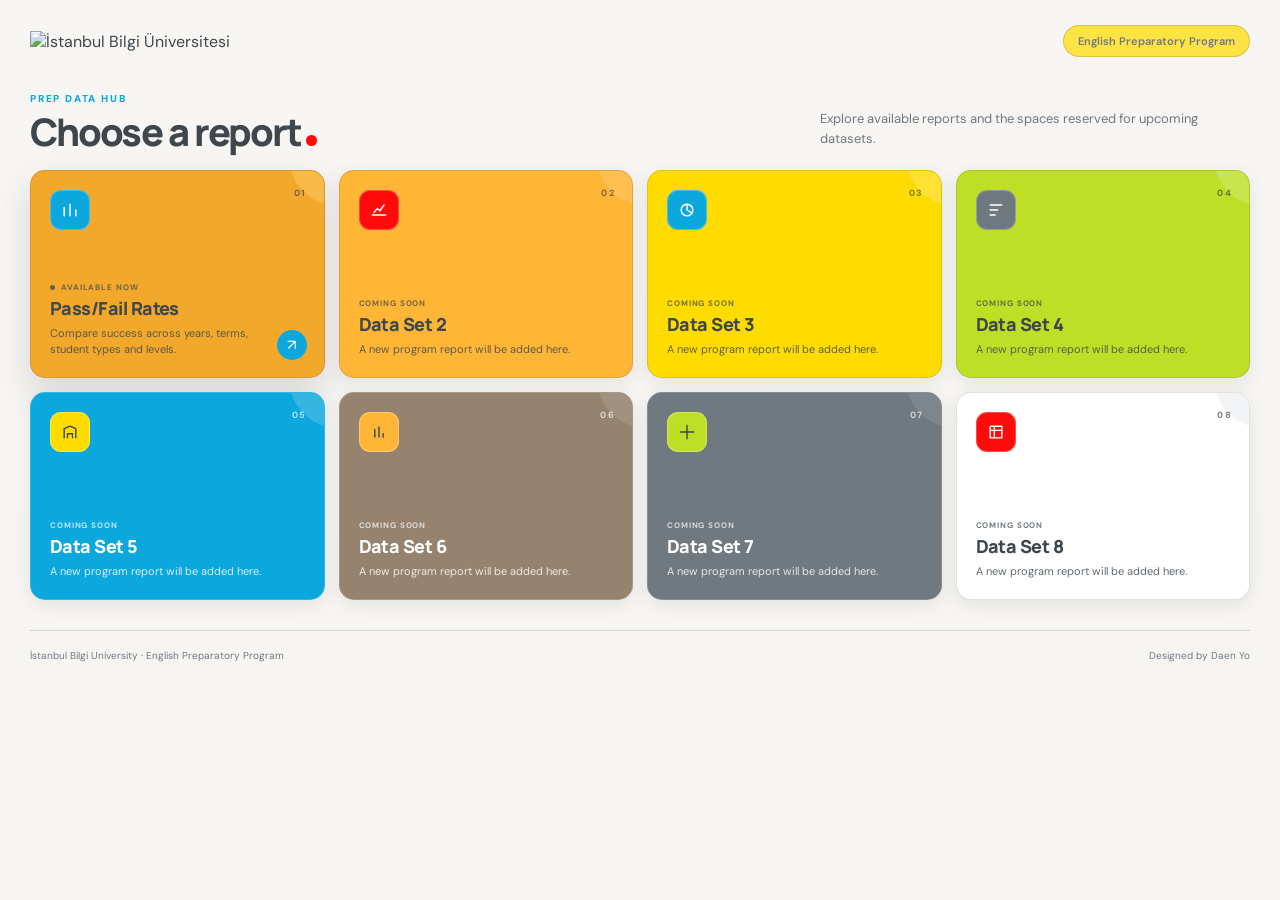
==== index.html @ 9b92daf0 "Adjust featured card color" ====
<!doctype html>
<html lang="en">
<head>
  <meta charset="utf-8">
  <meta name="viewport" content="width=device-width, initial-scale=1">
  <meta name="description" content="İstanbul Bilgi University English Preparatory Program data hub">
  <title>Prep Data Hub | İstanbul Bilgi University</title>
  <link rel="preconnect" href="https://fonts.googleapis.com">
  <link rel="preconnect" href="https://fonts.gstatic.com" crossorigin>
  <link href="https://fonts.googleapis.com/css2?family=DM+Sans:wght@400;500;600;700&family=Manrope:wght@600;700;800&display=swap" rel="stylesheet">
  <link rel="stylesheet" href="home.css?v=8">
  <link rel="stylesheet" href="site-background.css?v=1">
</head>
<body>
  <header class="site-header">
    <a class="university-brand" href="index.html" aria-label="Prep Data Hub home">
      <img src="https://commons.wikimedia.org/wiki/Special:Redirect/file/%C4%B0stanbul_Bilgi_%C3%9Cniversitesi_logo.svg" alt="İstanbul Bilgi Üniversitesi">
    </a>
    <span class="program-label">English Preparatory Program</span>
  </header>

  <main>
    <section class="reports-section" aria-labelledby="reports-title">
      <div class="section-heading">
        <div><p class="eyebrow">Prep Data Hub</p><h1 id="reports-title">Choose a report</h1></div>
        <p>Explore available reports and the spaces reserved for upcoming datasets.</p>
      </div>

      <div class="report-grid">
        <a class="report-card featured" href="pass-fail.html">
          <span class="card-number">01</span>
          <span class="card-icon" aria-hidden="true"><svg viewBox="0 0 24 24"><path d="M5 19V9m7 10V5m7 14v-7"/></svg></span>
          <div class="card-copy"><span class="available-label"><i></i> Available now</span><h2>Pass/Fail Rates</h2><p>Compare success across years, terms, student types and levels.</p></div>
          <span class="card-arrow" aria-hidden="true">↗</span>
        </a>
        <article class="report-card placeholder"><span class="card-number">02</span><span class="card-icon" aria-hidden="true"><svg viewBox="0 0 24 24"><path d="M4 18h16M6 15l4-5 3 3 5-7"/></svg></span><div class="card-copy"><span class="soon-label">Coming soon</span><h2>Data Set 2</h2><p>A new program report will be added here.</p></div></article>
        <article class="report-card placeholder"><span class="card-number">03</span><span class="card-icon" aria-hidden="true"><svg viewBox="0 0 24 24"><circle cx="12" cy="12" r="7"/><path d="M12 5v7l5 3"/></svg></span><div class="card-copy"><span class="soon-label">Coming soon</span><h2>Data Set 3</h2><p>A new program report will be added here.</p></div></article>
        <article class="report-card placeholder"><span class="card-number">04</span><span class="card-icon" aria-hidden="true"><svg viewBox="0 0 24 24"><path d="M5 6h14M5 12h9M5 18h6"/></svg></span><div class="card-copy"><span class="soon-label">Coming soon</span><h2>Data Set 4</h2><p>A new program report will be added here.</p></div></article>
        <article class="report-card placeholder"><span class="card-number">05</span><span class="card-icon" aria-hidden="true"><svg viewBox="0 0 24 24"><path d="M5 19V8l7-3 7 3v11M9 19v-5h6v5"/></svg></span><div class="card-copy"><span class="soon-label">Coming soon</span><h2>Data Set 5</h2><p>A new program report will be added here.</p></div></article>
        <article class="report-card placeholder"><span class="card-number">06</span><span class="card-icon" aria-hidden="true"><svg viewBox="0 0 24 24"><path d="M7 18V9m5 9V6m5 12v-4"/></svg></span><div class="card-copy"><span class="soon-label">Coming soon</span><h2>Data Set 6</h2><p>A new program report will be added here.</p></div></article>
        <article class="report-card placeholder"><span class="card-number">07</span><span class="card-icon" aria-hidden="true"><svg viewBox="0 0 24 24"><path d="M12 4v16M4 12h16"/></svg></span><div class="card-copy"><span class="soon-label">Coming soon</span><h2>Data Set 7</h2><p>A new program report will be added here.</p></div></article>
        <article class="report-card placeholder"><span class="card-number">08</span><span class="card-icon" aria-hidden="true"><svg viewBox="0 0 24 24"><path d="M5 5h14v14H5zM5 10h14M10 5v14"/></svg></span><div class="card-copy"><span class="soon-label">Coming soon</span><h2>Data Set 8</h2><p>A new program report will be added here.</p></div></article>
      </div>
    </section>
  </main>

  <footer class="site-footer"><span>İstanbul Bilgi University · English Preparatory Program</span><span>Designed by Daen Yo</span></footer>
</body>
</html>
---- home.css ----
:root {
  --ink: #3f474d;
  --ink-soft: #707980;
  --paper: #f4f1eb;
  --red: #ff0b0b;
  --orange: #ffb536;
  --yellow: #ffdc00;
  --lime: #bedf26;
  --blue: #0ba7dd;
  --taupe: #95836f;
  --slate: #707980;
  --line: rgba(63, 71, 77, .2);
  --shadow: 0 14px 34px rgba(63, 71, 77, .18);
}
* { box-sizing: border-box; }
html { scroll-behavior: smooth; }
body {
  min-height: 100vh;
  margin: 0;
  color: var(--ink);
  background:
    linear-gradient(rgba(244,241,235,.84), rgba(244,241,235,.93)),
    url("https://www.bilgi.edu.tr/media/uploads/2018/01/11/kustepe_kampus_03.jpg") center / cover fixed no-repeat;
  font-family: "DM Sans", sans-serif;
  -webkit-font-smoothing: antialiased;
}
a { color: inherit; text-decoration: none; }
.site-header {
  width: min(1220px, calc(100% - 56px));
  min-height: 82px;
  margin: auto;
  display: flex;
  align-items: center;
  justify-content: space-between;
  gap: 24px;
}
.university-brand { display: inline-flex; align-items: center; }
.university-brand img { width: min(310px, 44vw); height: auto; display: block; }
.program-label {
  padding: 8px 14px;
  border: 1px solid var(--line);
  border-radius: 999px;
  color: var(--ink-soft);
  background: rgba(255,220,0,.72);
  backdrop-filter: blur(8px);
  font-size: 11px;
  font-weight: 600;
}
.reports-section { width: min(1220px, calc(100% - 56px)); margin: 10px auto 30px; }
.section-heading {
  margin-bottom: 20px;
  display: flex;
  align-items: end;
  justify-content: space-between;
  gap: 40px;
}
.eyebrow {
  margin: 0 0 7px;
  color: var(--blue);
  font-size: 10px;
  font-weight: 800;
  letter-spacing: .18em;
  text-transform: uppercase;
}
.section-heading h1 {
  margin: 0;
  font: 800 clamp(24px,3vw,38px)/1 "Manrope", sans-serif;
  letter-spacing: -.05em;
}
.section-heading h1::after {
  content: "";
  display: inline-block;
  width: .28em;
  height: .28em;
  margin-left: .12em;
  border-radius: 50%;
  background: var(--red);
}
.section-heading > p {
  max-width: 430px;
  margin: 0 0 2px;
  color: var(--ink-soft);
  font-size: 13px;
  line-height: 1.5;
}
.report-grid { display: grid; grid-template-columns: repeat(4,minmax(0,1fr)); gap: 14px; }
.report-card {
  --card-bg: #f2a82b;
  --card-ink: #3f474d;
  --card-accent: var(--blue);
  --card-accent-ink: #fff;
  --card-orb: #ffc95f;
  min-height: 208px;
  position: relative;
  display: flex;
  flex-direction: column;
  padding: 19px;
  overflow: hidden;
  border: 1px solid color-mix(in srgb, var(--card-ink) 16%, transparent);
  border-radius: 15px;
  color: var(--card-ink);
  background: var(--card-bg);
  box-shadow: 0 5px 18px rgba(63,71,77,.1);
  transition: transform .3s cubic-bezier(.2,.75,.25,1), box-shadow .3s ease, filter .3s ease, border-color .3s ease;
}
.report-card:nth-child(2) { --card-bg: var(--orange); --card-ink: #3f474d; --card-accent: var(--red); --card-accent-ink: #fff; --card-orb: #ffc968; }
.report-card:nth-child(3) { --card-bg: var(--yellow); --card-ink: #3f474d; --card-accent: var(--blue); --card-accent-ink: #fff; --card-orb: #ffe862; }
.report-card:nth-child(4) { --card-bg: var(--lime); --card-ink: #3f474d; --card-accent: var(--slate); --card-accent-ink: #fff; --card-orb: #d1eb6d; }
.report-card:nth-child(5) { --card-bg: var(--blue); --card-ink: #fff; --card-accent: var(--yellow); --card-accent-ink: #3f474d; --card-orb: #57c2e8; }
.report-card:nth-child(6) { --card-bg: var(--taupe); --card-ink: #fff; --card-accent: var(--orange); --card-accent-ink: #3f474d; --card-orb: #ab9d8d; }
.report-card:nth-child(7) { --card-bg: var(--slate); --card-ink: #fff; --card-accent: var(--lime); --card-accent-ink: #3f474d; --card-orb: #8a9298; }
.report-card:nth-child(8) { --card-bg: #fff; --card-ink: #3f474d; --card-accent: var(--red); --card-accent-ink: #fff; --card-orb: #e9ecee; }
.report-card::before {
  content: "";
  position: absolute;
  width: 118px;
  height: 118px;
  right: -74px;
  top: -74px;
  border-radius: 50%;
  background: var(--card-orb);
  opacity: .55;
  transform: scale(.85);
  transition: transform .35s ease, opacity .35s ease;
}
.report-card:hover::before { transform: scale(1.25); opacity: .78; }
.report-card.featured { box-shadow: var(--shadow); }
.report-card:hover {
  transform: translateY(-5px);
  box-shadow: 0 20px 42px rgba(63,71,77,.24);
  filter: saturate(1.08);
}
.report-card.featured:hover { transform: translateY(-7px) rotate(-.35deg); box-shadow: 0 24px 48px rgba(242,168,43,.3); }
.card-number {
  position: absolute;
  top: 16px;
  right: 17px;
  z-index: 1;
  color: currentColor;
  opacity: .68;
  font-size: 9px;
  font-weight: 800;
  letter-spacing: .15em;
}
.card-icon {
  width: 40px;
  height: 40px;
  display: grid;
  place-items: center;
  border-radius: 11px;
  color: var(--card-accent-ink);
  background: var(--card-accent);
  box-shadow: inset 0 0 0 1px rgba(255,255,255,.25);
  transition: transform .3s ease, filter .3s ease;
}
.report-card:hover .card-icon { transform: rotate(-5deg) scale(1.06); filter: brightness(1.06); }
.card-icon svg { width: 20px; fill: none; stroke: currentColor; stroke-width: 1.7; stroke-linecap: round; stroke-linejoin: round; }
.card-copy { margin-top: auto; }
.available-label, .soon-label {
  display: inline-flex;
  align-items: center;
  gap: 6px;
  margin-bottom: 7px;
  color: currentColor;
  opacity: .72;
  font-size: 8px;
  font-weight: 700;
  letter-spacing: .11em;
  text-transform: uppercase;
}
.available-label i { width: 5px; height: 5px; border-radius: 50%; background: currentColor; }
.card-copy h2 { margin: 0 0 7px; color: currentColor; font: 800 18px/1.1 "Manrope", sans-serif; letter-spacing: -.03em; }
.card-copy p { margin: 0; color: currentColor; opacity: .82; font-size: 11px; line-height: 1.45; }
.featured .card-copy { padding-right: 30px; }
.card-arrow {
  position: absolute;
  right: 17px;
  bottom: 17px;
  width: 30px;
  height: 30px;
  display: grid;
  place-items: center;
  border-radius: 50%;
  color: var(--card-accent-ink);
  background: var(--card-accent);
  font-size: 15px;
  transition: transform .22s ease;
}
.report-card.featured:hover .card-arrow { transform: rotate(45deg) scale(1.08); }
.site-footer {
  width: min(1220px, calc(100% - 56px));
  margin: auto;
  padding: 18px 0 22px;
  display: flex;
  justify-content: space-between;
  gap: 20px;
  border-top: 1px solid var(--line);
  color: var(--ink-soft);
  font-size: 10px;
}
@media (prefers-reduced-motion: reduce) {
  .report-card, .report-card::before, .card-icon, .card-arrow { transition: none; }
}
@media (max-width: 1040px) {
  .report-grid { grid-template-columns: repeat(2,minmax(0,1fr)); }
}
@media (max-width: 740px) {
  body { background-attachment: scroll; }
  .site-header,.reports-section,.site-footer { width: min(100% - 28px,1220px); }
  .site-header { min-height: 74px; }
  .university-brand img { width: min(260px,68vw); }
  .program-label { display: none; }
  .reports-section { margin-top: 15px; }
  .section-heading { align-items: start; flex-direction: column; gap: 10px; }
  .section-heading > p { max-width: 540px; }
  .report-card { min-height: 194px; }
}
@media (max-width: 520px) {
  .report-grid { grid-template-columns: 1fr; }
  .report-card { min-height: 184px; }
  .site-footer { flex-direction: column; }
}
---- site-background.css ----
body,
body.dashboard-page {
  min-height: 100vh;
  background:
    linear-gradient(rgba(246, 244, 241, .84), rgba(246, 244, 241, .91)),
    url("https://www.bilgi.edu.tr/media/uploads/2018/01/11/kustepe_kampus_03.jpg") center / cover fixed no-repeat;
}

.back-link {
  display: inline-flex;
  align-items: center;
  gap: 8px;
  padding: 8px 14px;
  border: 1px solid rgba(67, 36, 95, .18);
  border-radius: 999px;
  color: #675a75;
  background: rgba(255, 255, 255, .62);
  backdrop-filter: blur(8px);
  font-size: 11px;
  font-weight: 600;
  transition: color .2s ease, background-color .2s ease, border-color .2s ease, transform .2s ease;
}

.back-link span {
  font-size: 15px;
  line-height: 1;
}

.back-link:hover {
  color: #43245f;
  background: rgba(255, 255, 255, .84);
  border-color: rgba(67, 36, 95, .3);
  transform: translateY(-1px);
}

@media (max-width: 740px) {
  body,
  body.dashboard-page {
    background-attachment: scroll;
  }
}

@media (max-width: 480px) {
  .back-link {
    padding: 8px 12px;
    font-size: 11px;
  }

  .back-link span {
    font-size: 15px;
  }
}
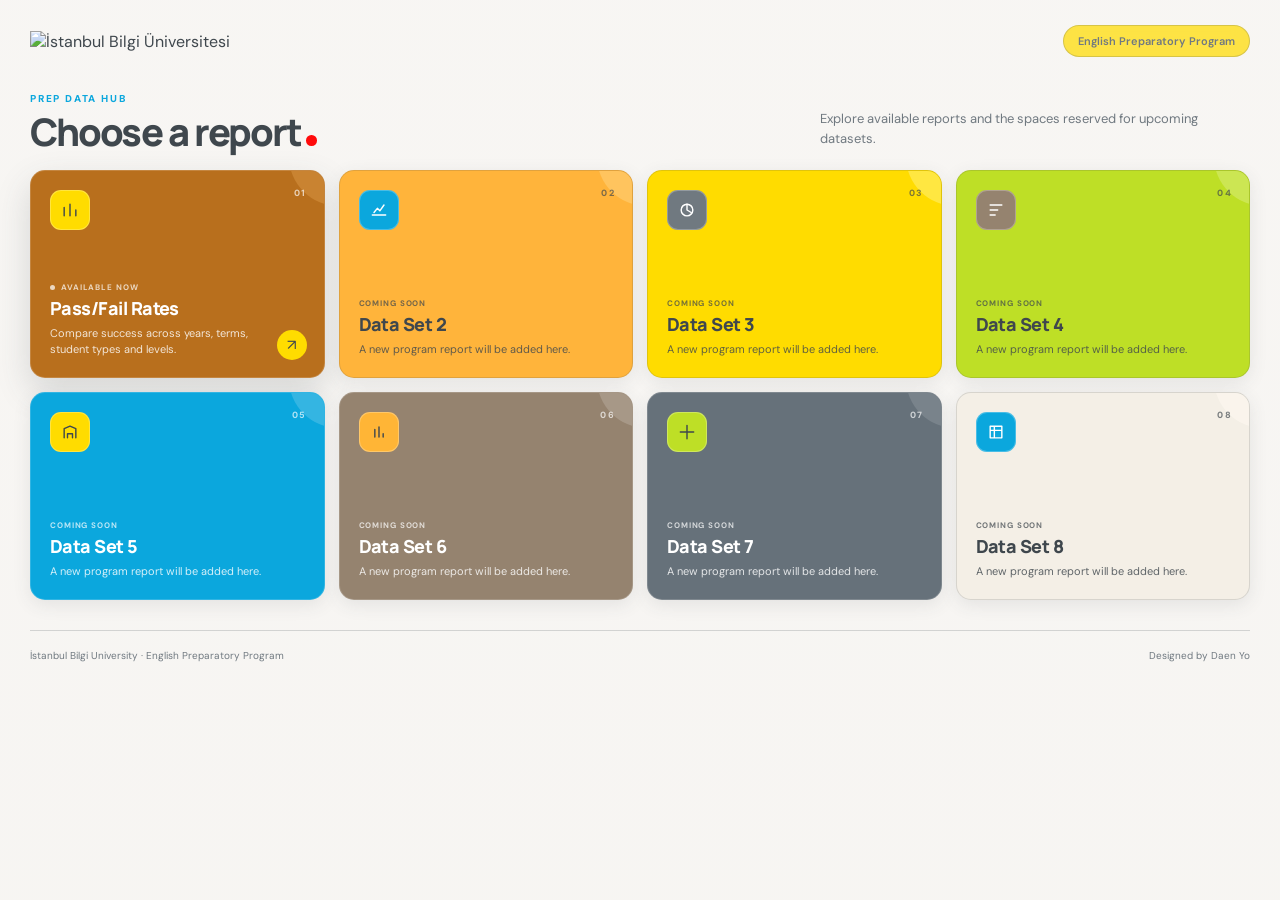
==== commit c40f81ec: "Differentiate home card colors" ====
--- a/index.html
+++ b/index.html
@@ -8,7 +8,7 @@
   <link rel="preconnect" href="https://fonts.googleapis.com">
   <link rel="preconnect" href="https://fonts.gstatic.com" crossorigin>
   <link href="https://fonts.googleapis.com/css2?family=DM+Sans:wght@400;500;600;700&family=Manrope:wght@600;700;800&display=swap" rel="stylesheet">
-  <link rel="stylesheet" href="home.css?v=8">
+  <link rel="stylesheet" href="home.css?v=9">
   <link rel="stylesheet" href="site-background.css?v=1">
 </head>
 <body>
--- a/home.css
+++ b/home.css
@@ -85,11 +85,11 @@
 }
 .report-grid { display: grid; grid-template-columns: repeat(4,minmax(0,1fr)); gap: 14px; }
 .report-card {
-  --card-bg: #f2a82b;
-  --card-ink: #3f474d;
-  --card-accent: var(--blue);
-  --card-accent-ink: #fff;
-  --card-orb: #ffc95f;
+  --card-bg: #b86f1d;
+  --card-ink: #fff;
+  --card-accent: var(--yellow);
+  --card-accent-ink: #3f474d;
+  --card-orb: #d89442;
   min-height: 208px;
   position: relative;
   display: flex;
@@ -103,13 +103,13 @@
   box-shadow: 0 5px 18px rgba(63,71,77,.1);
   transition: transform .3s cubic-bezier(.2,.75,.25,1), box-shadow .3s ease, filter .3s ease, border-color .3s ease;
 }
-.report-card:nth-child(2) { --card-bg: var(--orange); --card-ink: #3f474d; --card-accent: var(--red); --card-accent-ink: #fff; --card-orb: #ffc968; }
-.report-card:nth-child(3) { --card-bg: var(--yellow); --card-ink: #3f474d; --card-accent: var(--blue); --card-accent-ink: #fff; --card-orb: #ffe862; }
-.report-card:nth-child(4) { --card-bg: var(--lime); --card-ink: #3f474d; --card-accent: var(--slate); --card-accent-ink: #fff; --card-orb: #d1eb6d; }
+.report-card:nth-child(2) { --card-bg: #ffb43b; --card-ink: #3f474d; --card-accent: var(--blue); --card-accent-ink: #fff; --card-orb: #ffd17b; }
+.report-card:nth-child(3) { --card-bg: var(--yellow); --card-ink: #3f474d; --card-accent: var(--slate); --card-accent-ink: #fff; --card-orb: #fff077; }
+.report-card:nth-child(4) { --card-bg: var(--lime); --card-ink: #3f474d; --card-accent: var(--taupe); --card-accent-ink: #fff; --card-orb: #d9ed79; }
 .report-card:nth-child(5) { --card-bg: var(--blue); --card-ink: #fff; --card-accent: var(--yellow); --card-accent-ink: #3f474d; --card-orb: #57c2e8; }
-.report-card:nth-child(6) { --card-bg: var(--taupe); --card-ink: #fff; --card-accent: var(--orange); --card-accent-ink: #3f474d; --card-orb: #ab9d8d; }
-.report-card:nth-child(7) { --card-bg: var(--slate); --card-ink: #fff; --card-accent: var(--lime); --card-accent-ink: #3f474d; --card-orb: #8a9298; }
-.report-card:nth-child(8) { --card-bg: #fff; --card-ink: #3f474d; --card-accent: var(--red); --card-accent-ink: #fff; --card-orb: #e9ecee; }
+.report-card:nth-child(6) { --card-bg: var(--taupe); --card-ink: #fff; --card-accent: var(--orange); --card-accent-ink: #3f474d; --card-orb: #b6aa9c; }
+.report-card:nth-child(7) { --card-bg: #66717a; --card-ink: #fff; --card-accent: var(--lime); --card-accent-ink: #3f474d; --card-orb: #89929a; }
+.report-card:nth-child(8) { --card-bg: #f4efe6; --card-ink: #3f474d; --card-accent: var(--blue); --card-accent-ink: #fff; --card-orb: #fffaf2; }
 .report-card::before {
   content: "";
   position: absolute;
@@ -130,7 +130,7 @@
   box-shadow: 0 20px 42px rgba(63,71,77,.24);
   filter: saturate(1.08);
 }
-.report-card.featured:hover { transform: translateY(-7px) rotate(-.35deg); box-shadow: 0 24px 48px rgba(242,168,43,.3); }
+.report-card.featured:hover { transform: translateY(-7px) rotate(-.35deg); box-shadow: 0 24px 48px rgba(184,111,29,.32); }
 .card-number {
   position: absolute;
   top: 16px;
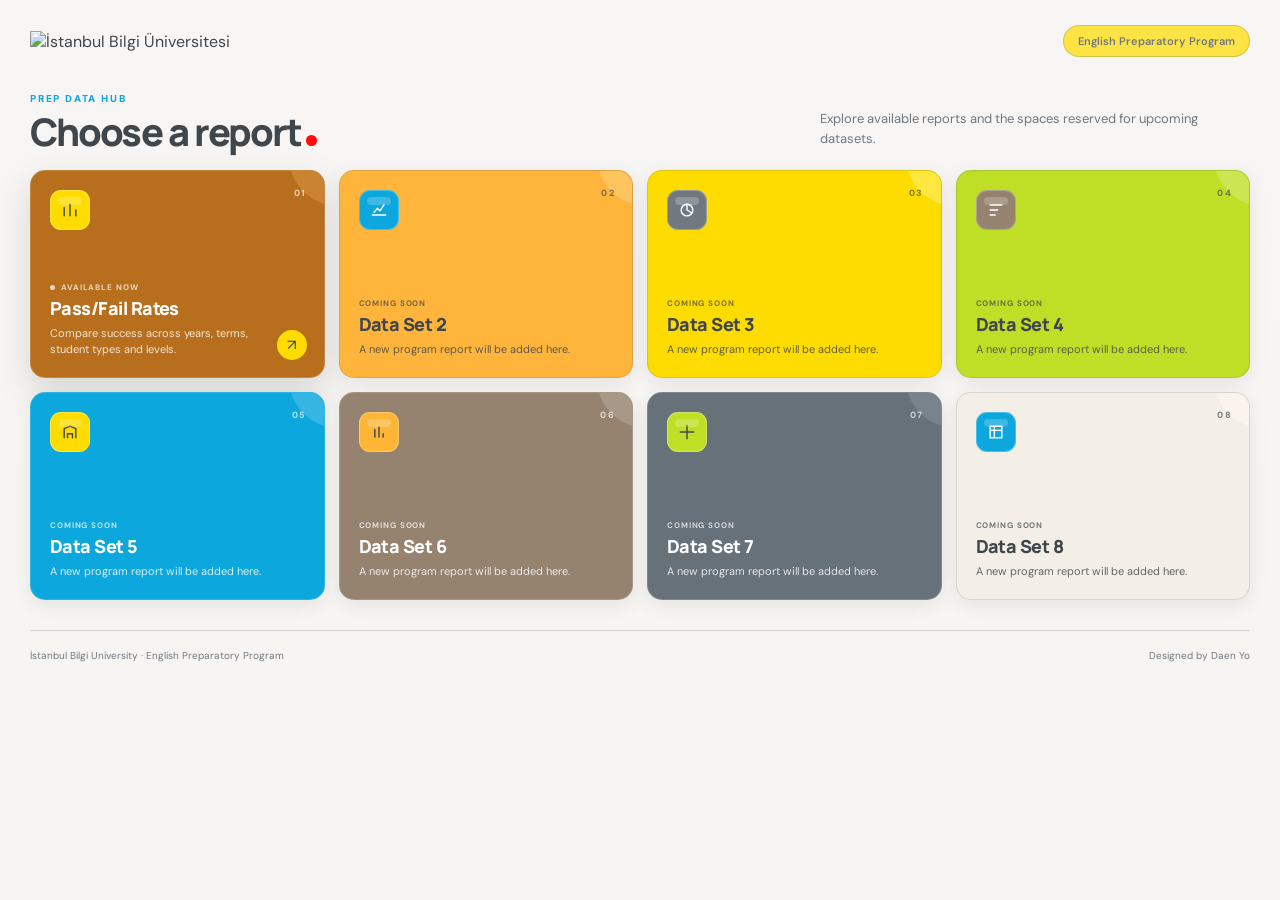
==== commit b3a2c202: "Refine home card hover effects" ====
--- a/index.html
+++ b/index.html
@@ -8,7 +8,7 @@
   <link rel="preconnect" href="https://fonts.googleapis.com">
   <link rel="preconnect" href="https://fonts.gstatic.com" crossorigin>
   <link href="https://fonts.googleapis.com/css2?family=DM+Sans:wght@400;500;600;700&family=Manrope:wght@600;700;800&display=swap" rel="stylesheet">
-  <link rel="stylesheet" href="home.css?v=9">
+  <link rel="stylesheet" href="home.css?v=10">
   <link rel="stylesheet" href="site-background.css?v=1">
 </head>
 <body>
--- a/home.css
+++ b/home.css
@@ -101,7 +101,9 @@
   color: var(--card-ink);
   background: var(--card-bg);
   box-shadow: 0 5px 18px rgba(63,71,77,.1);
-  transition: transform .3s cubic-bezier(.2,.75,.25,1), box-shadow .3s ease, filter .3s ease, border-color .3s ease;
+  isolation: isolate;
+  transform: translateZ(0);
+  transition: transform .42s cubic-bezier(.16,1,.3,1), box-shadow .42s ease, filter .42s ease, border-color .42s ease;
 }
 .report-card:nth-child(2) { --card-bg: #ffb43b; --card-ink: #3f474d; --card-accent: var(--blue); --card-accent-ink: #fff; --card-orb: #ffd17b; }
 .report-card:nth-child(3) { --card-bg: var(--yellow); --card-ink: #3f474d; --card-accent: var(--slate); --card-accent-ink: #fff; --card-orb: #fff077; }
@@ -121,16 +123,32 @@
   background: var(--card-orb);
   opacity: .55;
   transform: scale(.85);
-  transition: transform .35s ease, opacity .35s ease;
-}
-.report-card:hover::before { transform: scale(1.25); opacity: .78; }
+  transition: transform .55s cubic-bezier(.16,1,.3,1), opacity .42s ease;
+}
+.report-card::after {
+  content: "";
+  position: absolute;
+  inset: -45% -70%;
+  z-index: 0;
+  pointer-events: none;
+  background: linear-gradient(115deg, transparent 35%, rgba(255,255,255,.38) 48%, transparent 61%);
+  opacity: 0;
+  transform: translateX(-24%) rotate(8deg);
+  transition: opacity .38s ease, transform .78s cubic-bezier(.16,1,.3,1);
+}
+.report-card:hover::before { transform: scale(1.32); opacity: .78; }
+.report-card:hover::after { opacity: .68; transform: translateX(24%) rotate(8deg); }
 .report-card.featured { box-shadow: var(--shadow); }
 .report-card:hover {
-  transform: translateY(-5px);
-  box-shadow: 0 20px 42px rgba(63,71,77,.24);
-  filter: saturate(1.08);
-}
-.report-card.featured:hover { transform: translateY(-7px) rotate(-.35deg); box-shadow: 0 24px 48px rgba(184,111,29,.32); }
+  transform: translateY(-7px) scale(1.012);
+  border-color: color-mix(in srgb, var(--card-ink) 28%, transparent);
+  box-shadow: 0 22px 46px rgba(63,71,77,.22), 0 7px 14px rgba(63,71,77,.08);
+  filter: saturate(1.08) contrast(1.02);
+}
+.report-card.featured:hover {
+  transform: translateY(-9px) scale(1.014) rotate(-.28deg);
+  box-shadow: 0 26px 52px rgba(184,111,29,.3), 0 8px 16px rgba(63,71,77,.1);
+}
 .card-number {
   position: absolute;
   top: 16px;
@@ -143,19 +161,41 @@
   letter-spacing: .15em;
 }
 .card-icon {
+  position: relative;
+  z-index: 1;
   width: 40px;
   height: 40px;
   display: grid;
   place-items: center;
+  overflow: hidden;
   border-radius: 11px;
   color: var(--card-accent-ink);
   background: var(--card-accent);
   box-shadow: inset 0 0 0 1px rgba(255,255,255,.25);
-  transition: transform .3s ease, filter .3s ease;
-}
-.report-card:hover .card-icon { transform: rotate(-5deg) scale(1.06); filter: brightness(1.06); }
+  transition: transform .34s cubic-bezier(.16,1,.3,1), filter .34s ease, box-shadow .34s ease;
+}
+.card-icon::after {
+  content: "";
+  position: absolute;
+  inset: 7px 8px auto;
+  height: 8px;
+  border-radius: 999px;
+  background: rgba(255,255,255,.38);
+  opacity: .55;
+}
+.report-card:hover .card-icon {
+  transform: translateY(-2px) rotate(-7deg) scale(1.08);
+  filter: brightness(1.08);
+  box-shadow: inset 0 0 0 1px rgba(255,255,255,.28), 0 10px 22px rgba(0,0,0,.12);
+}
 .card-icon svg { width: 20px; fill: none; stroke: currentColor; stroke-width: 1.7; stroke-linecap: round; stroke-linejoin: round; }
-.card-copy { margin-top: auto; }
+.card-copy {
+  position: relative;
+  z-index: 1;
+  margin-top: auto;
+  transition: transform .34s cubic-bezier(.16,1,.3,1);
+}
+.report-card:hover .card-copy { transform: translateY(-2px); }
 .available-label, .soon-label {
   display: inline-flex;
   align-items: center;
@@ -184,9 +224,13 @@
   color: var(--card-accent-ink);
   background: var(--card-accent);
   font-size: 15px;
-  transition: transform .22s ease;
-}
-.report-card.featured:hover .card-arrow { transform: rotate(45deg) scale(1.08); }
+  z-index: 1;
+  transition: transform .34s cubic-bezier(.16,1,.3,1), box-shadow .34s ease;
+}
+.report-card.featured:hover .card-arrow {
+  transform: translate(3px,-3px) rotate(45deg) scale(1.09);
+  box-shadow: 0 10px 20px rgba(0,0,0,.14);
+}
 .site-footer {
   width: min(1220px, calc(100% - 56px));
   margin: auto;
@@ -199,7 +243,8 @@
   font-size: 10px;
 }
 @media (prefers-reduced-motion: reduce) {
-  .report-card, .report-card::before, .card-icon, .card-arrow { transition: none; }
+  .report-card, .report-card::before, .report-card::after, .card-icon, .card-copy, .card-arrow { transition: none; }
+  .report-card:hover, .report-card.featured:hover, .report-card:hover .card-icon, .report-card:hover .card-copy, .report-card.featured:hover .card-arrow { transform: none; }
 }
 @media (max-width: 1040px) {
   .report-grid { grid-template-columns: repeat(2,minmax(0,1fr)); }
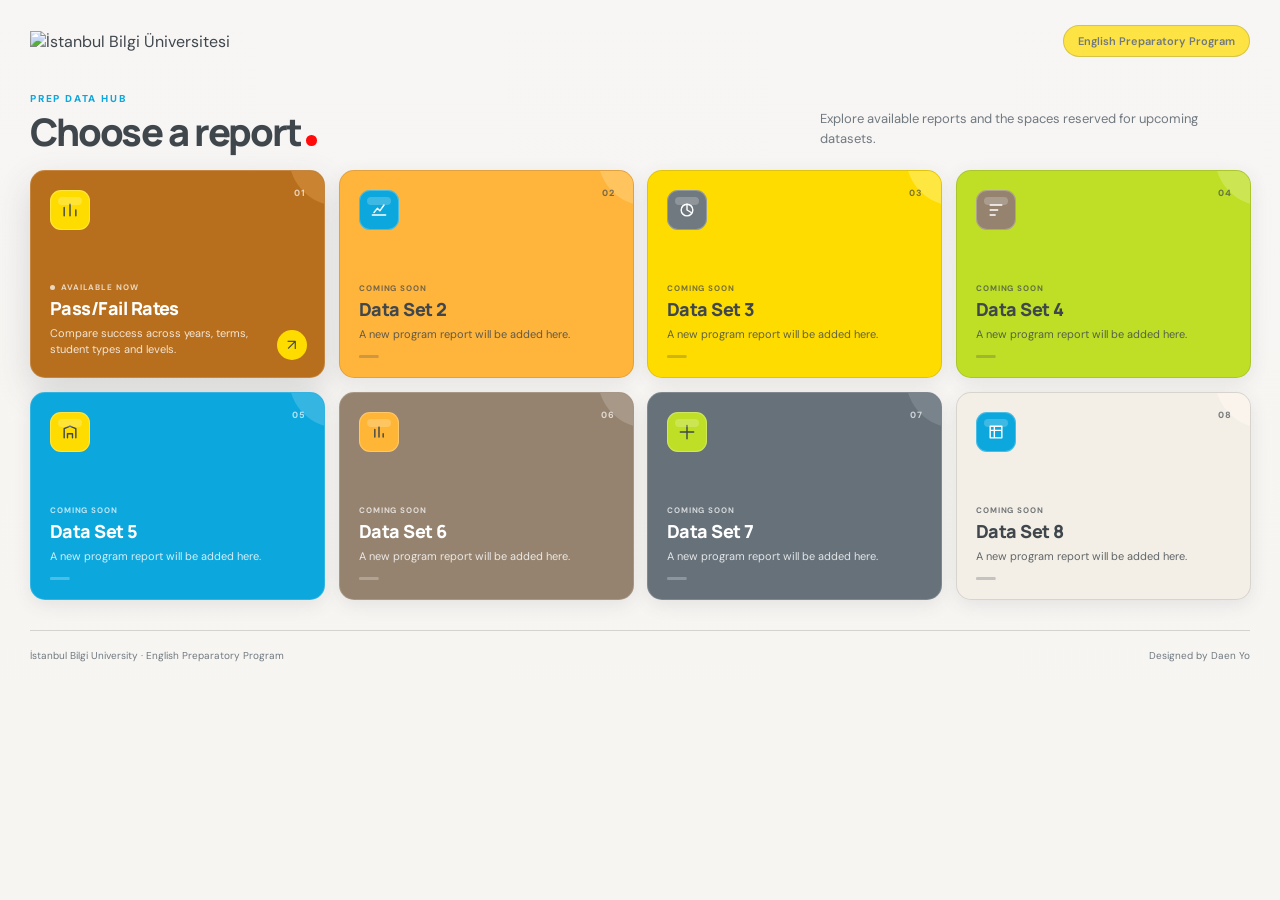
==== commit 39cd33f2: "Enable richer home card motion" ====
--- a/index.html
+++ b/index.html
@@ -10,6 +10,7 @@
   <link href="https://fonts.googleapis.com/css2?family=DM+Sans:wght@400;500;600;700&family=Manrope:wght@600;700;800&display=swap" rel="stylesheet">
   <link rel="stylesheet" href="home.css?v=10">
   <link rel="stylesheet" href="site-background.css?v=1">
+  <link rel="stylesheet" href="card-motion.css?v=1">
 </head>
 <body>
   <header class="site-header">
--- a/card-motion.css
+++ b/card-motion.css
@@ -0,0 +1,129 @@
+.report-card {
+  animation: card-rise .72s cubic-bezier(.16, 1, .3, 1) both, card-breathe 7s ease-in-out infinite;
+  animation-delay: calc((var(--card-index, 1) - 1) * 70ms), calc(1.2s + (var(--card-index, 1) - 1) * 210ms);
+  transform-origin: 50% 70%;
+  will-change: transform, box-shadow, filter;
+}
+
+.report-card:nth-child(1) { --card-index: 1; }
+.report-card:nth-child(2) { --card-index: 2; }
+.report-card:nth-child(3) { --card-index: 3; }
+.report-card:nth-child(4) { --card-index: 4; }
+.report-card:nth-child(5) { --card-index: 5; }
+.report-card:nth-child(6) { --card-index: 6; }
+.report-card:nth-child(7) { --card-index: 7; }
+.report-card:nth-child(8) { --card-index: 8; }
+
+.report-card:nth-child(2n) {
+  animation-name: card-rise, card-breathe-alt;
+}
+
+.report-card::before {
+  animation: orb-drift 8.5s ease-in-out infinite;
+  animation-delay: calc((var(--card-index, 1) - 1) * 180ms);
+}
+
+.report-card::after {
+  animation: soft-sheen 8s ease-in-out infinite;
+  animation-delay: calc(2s + (var(--card-index, 1) - 1) * 260ms);
+}
+
+.card-icon {
+  animation: icon-float 4.8s ease-in-out infinite;
+  animation-delay: calc(.6s + (var(--card-index, 1) - 1) * 180ms);
+}
+
+.card-number {
+  animation: number-pulse 5.8s ease-in-out infinite;
+  animation-delay: calc(1s + (var(--card-index, 1) - 1) * 160ms);
+}
+
+.report-card:hover {
+  animation-play-state: paused;
+  transform: translateY(-11px) scale(1.025) rotate(var(--tilt, -.35deg));
+}
+
+.report-card:nth-child(2n):hover { --tilt: .35deg; }
+.report-card:nth-child(3n):hover { --tilt: -.55deg; }
+
+.report-card:hover::before,
+.report-card:hover::after,
+.report-card:hover .card-icon,
+.report-card:hover .card-number {
+  animation-play-state: paused;
+}
+
+.report-card:not(.featured) .card-copy::after {
+  content: "";
+  display: block;
+  width: 34px;
+  height: 3px;
+  margin-top: 12px;
+  border-radius: 999px;
+  background: currentColor;
+  opacity: .26;
+  transform: scaleX(.58);
+  transform-origin: left;
+  transition: transform .3s cubic-bezier(.16,1,.3,1), opacity .3s ease;
+}
+
+.report-card:hover .card-copy::after {
+  transform: scaleX(1);
+  opacity: .5;
+}
+
+@keyframes card-rise {
+  from {
+    opacity: 0;
+    transform: translateY(20px) scale(.96);
+  }
+  to {
+    opacity: 1;
+    transform: translateY(0) scale(1);
+  }
+}
+
+@keyframes card-breathe {
+  0%, 100% { transform: translateY(0) rotate(0deg); }
+  50% { transform: translateY(-4px) rotate(-.22deg); }
+}
+
+@keyframes card-breathe-alt {
+  0%, 100% { transform: translateY(0) rotate(0deg); }
+  50% { transform: translateY(4px) rotate(.2deg); }
+}
+
+@keyframes orb-drift {
+  0%, 100% { transform: translate(-2px, 0) scale(.86); }
+  50% { transform: translate(-18px, 18px) scale(1.08); }
+}
+
+@keyframes soft-sheen {
+  0%, 68%, 100% { opacity: 0; transform: translateX(-30%) rotate(8deg); }
+  78% { opacity: .44; }
+  90% { opacity: 0; transform: translateX(30%) rotate(8deg); }
+}
+
+@keyframes icon-float {
+  0%, 100% { transform: translateY(0) rotate(0deg); }
+  50% { transform: translateY(-3px) rotate(-2deg); }
+}
+
+@keyframes number-pulse {
+  0%, 100% { opacity: .6; }
+  50% { opacity: .95; }
+}
+
+@media (prefers-reduced-motion: reduce) {
+  .report-card,
+  .report-card::before,
+  .report-card::after,
+  .card-icon,
+  .card-number {
+    animation: none;
+  }
+
+  .report-card:hover {
+    transform: none;
+  }
+}
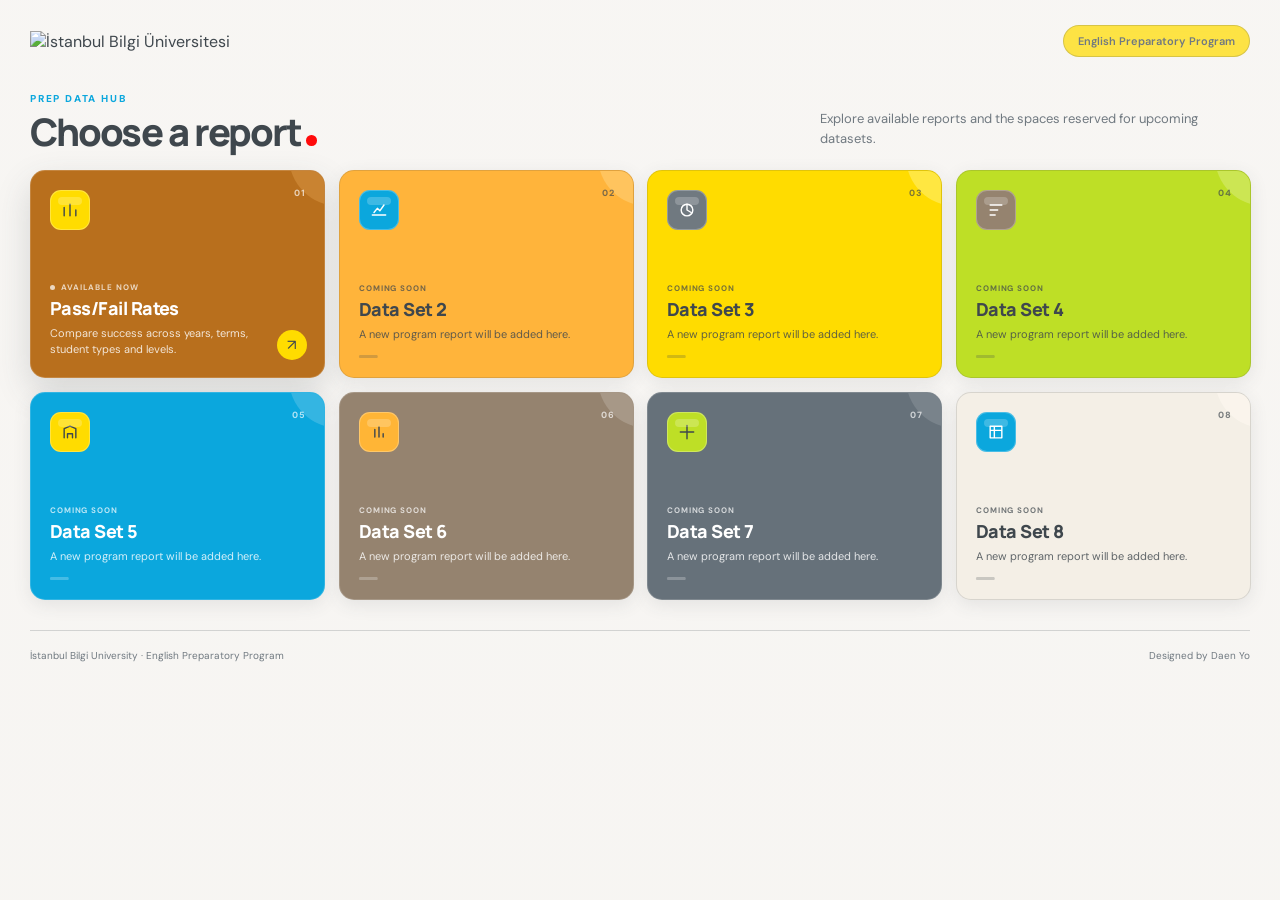
==== commit 36e80d62: "Bump home card motion cache" ====
--- a/index.html
+++ b/index.html
@@ -10,7 +10,7 @@
   <link href="https://fonts.googleapis.com/css2?family=DM+Sans:wght@400;500;600;700&family=Manrope:wght@600;700;800&display=swap" rel="stylesheet">
   <link rel="stylesheet" href="home.css?v=10">
   <link rel="stylesheet" href="site-background.css?v=1">
-  <link rel="stylesheet" href="card-motion.css?v=1">
+  <link rel="stylesheet" href="card-motion.css?v=2">
 </head>
 <body>
   <header class="site-header">
--- a/card-motion.css
+++ b/card-motion.css
@@ -1,7 +1,11 @@
 .report-card {
-  animation: card-rise .72s cubic-bezier(.16, 1, .3, 1) both, card-breathe 7s ease-in-out infinite;
-  animation-delay: calc((var(--card-index, 1) - 1) * 70ms), calc(1.2s + (var(--card-index, 1) - 1) * 210ms);
-  transform-origin: 50% 70%;
+  animation: card-arrive .62s cubic-bezier(.16, 1, .3, 1) both;
+  animation-delay: calc((var(--card-index, 1) - 1) * 65ms);
+  transform-origin: 50% 80%;
+  transition:
+    transform .28s cubic-bezier(.16, 1, .3, 1),
+    box-shadow .28s ease,
+    filter .28s ease;
   will-change: transform, box-shadow, filter;
 }
 
@@ -14,43 +18,57 @@
 .report-card:nth-child(7) { --card-index: 7; }
 .report-card:nth-child(8) { --card-index: 8; }
 
-.report-card:nth-child(2n) {
-  animation-name: card-rise, card-breathe-alt;
-}
-
-.report-card::before {
-  animation: orb-drift 8.5s ease-in-out infinite;
-  animation-delay: calc((var(--card-index, 1) - 1) * 180ms);
+.report-card::before,
+.report-card::after,
+.card-icon,
+.card-number,
+.card-arrow,
+.report-card h2,
+.report-card p {
+  transition:
+    transform .28s cubic-bezier(.16, 1, .3, 1),
+    opacity .28s ease,
+    filter .28s ease;
 }
 
 .report-card::after {
-  animation: soft-sheen 8s ease-in-out infinite;
-  animation-delay: calc(2s + (var(--card-index, 1) - 1) * 260ms);
-}
-
-.card-icon {
-  animation: icon-float 4.8s ease-in-out infinite;
-  animation-delay: calc(.6s + (var(--card-index, 1) - 1) * 180ms);
-}
-
-.card-number {
-  animation: number-pulse 5.8s ease-in-out infinite;
-  animation-delay: calc(1s + (var(--card-index, 1) - 1) * 160ms);
+  opacity: 0;
+  transform: translateX(-42%) rotate(10deg);
 }
 
 .report-card:hover {
-  animation-play-state: paused;
-  transform: translateY(-11px) scale(1.025) rotate(var(--tilt, -.35deg));
+  transform: translateY(-10px) scale(1.018);
+  filter: saturate(1.08);
 }
 
-.report-card:nth-child(2n):hover { --tilt: .35deg; }
-.report-card:nth-child(3n):hover { --tilt: -.55deg; }
+.report-card:hover::before {
+  transform: translate(-12px, 10px) scale(1.08);
+}
 
-.report-card:hover::before,
-.report-card:hover::after,
-.report-card:hover .card-icon,
+.report-card:hover::after {
+  opacity: .45;
+  transform: translateX(28%) rotate(10deg);
+}
+
+.report-card:hover .card-icon {
+  transform: translateY(-5px) rotate(-4deg) scale(1.08);
+}
+
 .report-card:hover .card-number {
-  animation-play-state: paused;
+  transform: translateY(-3px);
+  opacity: .9;
+}
+
+.report-card:hover .card-arrow {
+  transform: translate(4px, -4px) rotate(6deg);
+}
+
+.report-card:hover h2 {
+  transform: translateY(-2px);
+}
+
+.report-card:hover p {
+  transform: translateY(2px);
 }
 
 .report-card:not(.featured) .card-copy::after {
@@ -61,10 +79,10 @@
   margin-top: 12px;
   border-radius: 999px;
   background: currentColor;
-  opacity: .26;
-  transform: scaleX(.58);
+  opacity: .24;
+  transform: scaleX(.55);
   transform-origin: left;
-  transition: transform .3s cubic-bezier(.16,1,.3,1), opacity .3s ease;
+  transition: transform .28s cubic-bezier(.16, 1, .3, 1), opacity .28s ease;
 }
 
 .report-card:hover .card-copy::after {
@@ -72,10 +90,14 @@
   opacity: .5;
 }
 
-@keyframes card-rise {
+.report-card.featured .available-label i {
+  animation: status-dot 1.8s ease-in-out infinite;
+}
+
+@keyframes card-arrive {
   from {
     opacity: 0;
-    transform: translateY(20px) scale(.96);
+    transform: translateY(16px) scale(.97);
   }
   to {
     opacity: 1;
@@ -83,47 +105,41 @@
   }
 }
 
-@keyframes card-breathe {
-  0%, 100% { transform: translateY(0) rotate(0deg); }
-  50% { transform: translateY(-4px) rotate(-.22deg); }
-}
-
-@keyframes card-breathe-alt {
-  0%, 100% { transform: translateY(0) rotate(0deg); }
-  50% { transform: translateY(4px) rotate(.2deg); }
-}
-
-@keyframes orb-drift {
-  0%, 100% { transform: translate(-2px, 0) scale(.86); }
-  50% { transform: translate(-18px, 18px) scale(1.08); }
-}
-
-@keyframes soft-sheen {
-  0%, 68%, 100% { opacity: 0; transform: translateX(-30%) rotate(8deg); }
-  78% { opacity: .44; }
-  90% { opacity: 0; transform: translateX(30%) rotate(8deg); }
-}
-
-@keyframes icon-float {
-  0%, 100% { transform: translateY(0) rotate(0deg); }
-  50% { transform: translateY(-3px) rotate(-2deg); }
-}
-
-@keyframes number-pulse {
-  0%, 100% { opacity: .6; }
-  50% { opacity: .95; }
+@keyframes status-dot {
+  0%, 100% {
+    box-shadow: 0 0 0 0 rgba(34, 197, 94, .34);
+  }
+  50% {
+    box-shadow: 0 0 0 7px rgba(34, 197, 94, 0);
+  }
 }
 
 @media (prefers-reduced-motion: reduce) {
   .report-card,
+  .report-card.featured .available-label i {
+    animation: none;
+  }
+
+  .report-card,
   .report-card::before,
   .report-card::after,
   .card-icon,
-  .card-number {
-    animation: none;
+  .card-number,
+  .card-arrow,
+  .report-card h2,
+  .report-card p,
+  .report-card:not(.featured) .card-copy::after {
+    transition: none;
   }
 
-  .report-card:hover {
+  .report-card:hover,
+  .report-card:hover::before,
+  .report-card:hover::after,
+  .report-card:hover .card-icon,
+  .report-card:hover .card-number,
+  .report-card:hover .card-arrow,
+  .report-card:hover h2,
+  .report-card:hover p {
     transform: none;
   }
 }
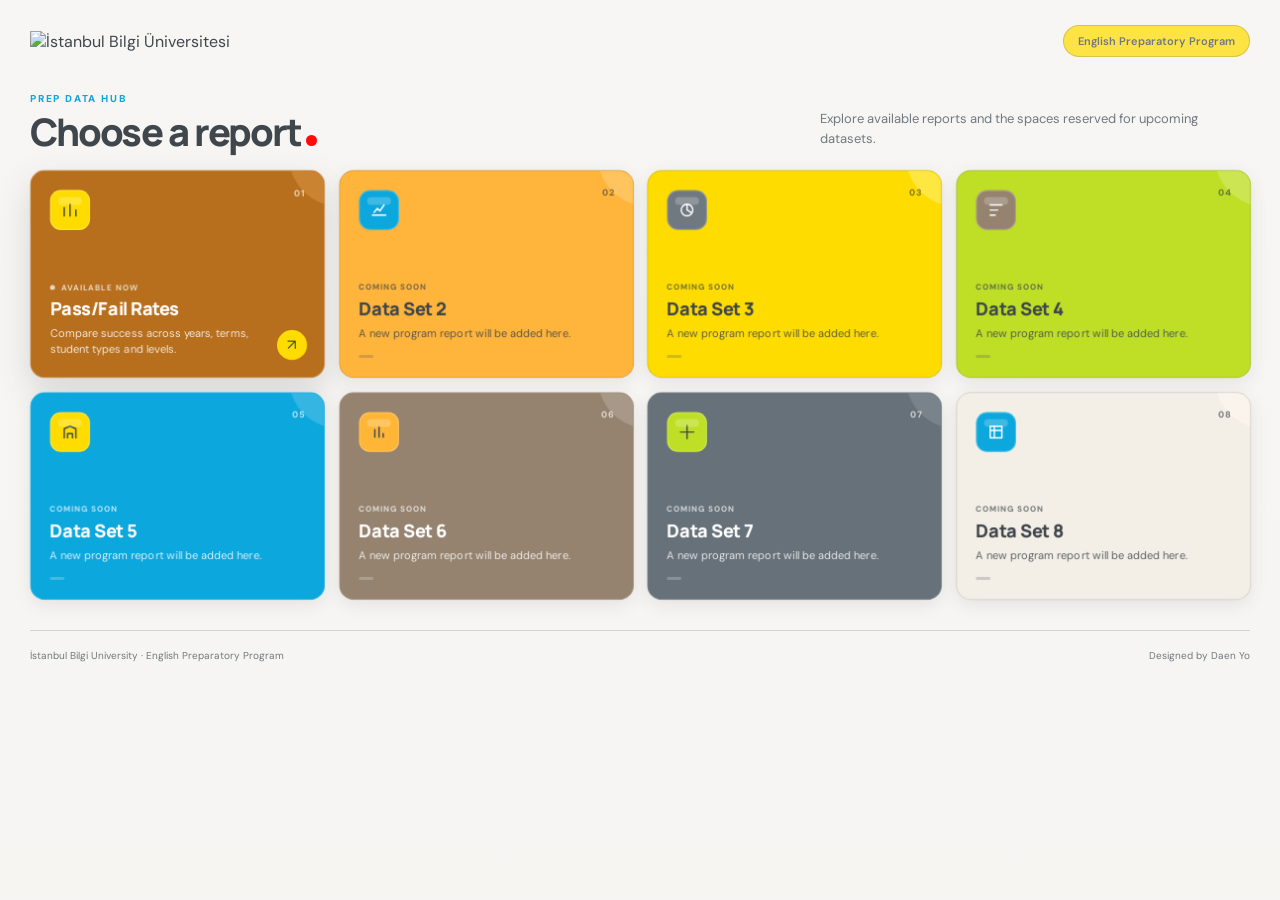
==== commit 5f8061e1: "Bump interactive card motion cache" ====
--- a/index.html
+++ b/index.html
@@ -10,7 +10,7 @@
   <link href="https://fonts.googleapis.com/css2?family=DM+Sans:wght@400;500;600;700&family=Manrope:wght@600;700;800&display=swap" rel="stylesheet">
   <link rel="stylesheet" href="home.css?v=10">
   <link rel="stylesheet" href="site-background.css?v=1">
-  <link rel="stylesheet" href="card-motion.css?v=2">
+  <link rel="stylesheet" href="card-motion.css?v=3">
 </head>
 <body>
   <header class="site-header">
--- a/card-motion.css
+++ b/card-motion.css
@@ -1,11 +1,12 @@
 .report-card {
-  animation: card-arrive .62s cubic-bezier(.16, 1, .3, 1) both;
-  animation-delay: calc((var(--card-index, 1) - 1) * 65ms);
-  transform-origin: 50% 80%;
+  --card-index: 1;
+  animation: card-pop-in .7s cubic-bezier(.19, 1, .22, 1) both;
+  animation-delay: calc((var(--card-index) - 1) * 58ms);
+  transform-origin: 50% 86%;
   transition:
-    transform .28s cubic-bezier(.16, 1, .3, 1),
-    box-shadow .28s ease,
-    filter .28s ease;
+    transform .34s cubic-bezier(.2, .8, .2, 1),
+    box-shadow .34s ease,
+    filter .34s ease;
   will-change: transform, box-shadow, filter;
 }
 
@@ -24,98 +25,118 @@
 .card-number,
 .card-arrow,
 .report-card h2,
-.report-card p {
+.report-card p,
+.report-card .soon-label,
+.report-card .available-label {
   transition:
-    transform .28s cubic-bezier(.16, 1, .3, 1),
-    opacity .28s ease,
-    filter .28s ease;
+    transform .34s cubic-bezier(.2, .8, .2, 1),
+    opacity .34s ease,
+    filter .34s ease;
 }
 
 .report-card::after {
   opacity: 0;
-  transform: translateX(-42%) rotate(10deg);
+  transform: translateX(-55%) rotate(11deg) scaleY(1.25);
 }
 
 .report-card:hover {
-  transform: translateY(-10px) scale(1.018);
-  filter: saturate(1.08);
+  transform: translateY(-12px) scale(1.022) rotate(var(--hover-tilt, -.22deg));
+  filter: saturate(1.12) contrast(1.02);
 }
 
+.report-card:nth-child(2n):hover { --hover-tilt: .22deg; }
+.report-card:nth-child(3n):hover { --hover-tilt: -.38deg; }
+
 .report-card:hover::before {
-  transform: translate(-12px, 10px) scale(1.08);
+  transform: translate(-15px, 12px) scale(1.16);
+  filter: blur(.2px) saturate(1.16);
 }
 
 .report-card:hover::after {
-  opacity: .45;
-  transform: translateX(28%) rotate(10deg);
+  opacity: .5;
+  transform: translateX(38%) rotate(11deg) scaleY(1.25);
 }
 
 .report-card:hover .card-icon {
-  transform: translateY(-5px) rotate(-4deg) scale(1.08);
+  animation: icon-spark .5s cubic-bezier(.2, .8, .2, 1) both;
 }
 
 .report-card:hover .card-number {
-  transform: translateY(-3px);
-  opacity: .9;
+  transform: translateY(-4px) scale(1.04);
+  opacity: .95;
 }
 
 .report-card:hover .card-arrow {
-  transform: translate(4px, -4px) rotate(6deg);
+  transform: translate(6px, -6px) rotate(8deg) scale(1.08);
 }
 
 .report-card:hover h2 {
-  transform: translateY(-2px);
+  transform: translateY(-3px);
 }
 
 .report-card:hover p {
-  transform: translateY(2px);
+  transform: translateY(3px);
+}
+
+.report-card:hover .soon-label,
+.report-card:hover .available-label {
+  transform: translateY(-2px);
 }
 
 .report-card:not(.featured) .card-copy::after {
   content: "";
   display: block;
-  width: 34px;
+  width: 42px;
   height: 3px;
-  margin-top: 12px;
+  margin-top: 13px;
   border-radius: 999px;
   background: currentColor;
-  opacity: .24;
-  transform: scaleX(.55);
+  opacity: .22;
+  transform: scaleX(.34);
   transform-origin: left;
-  transition: transform .28s cubic-bezier(.16, 1, .3, 1), opacity .28s ease;
+  transition:
+    transform .34s cubic-bezier(.2, .8, .2, 1),
+    opacity .34s ease;
 }
 
 .report-card:hover .card-copy::after {
   transform: scaleX(1);
-  opacity: .5;
+  opacity: .55;
 }
 
 .report-card.featured .available-label i {
-  animation: status-dot 1.8s ease-in-out infinite;
+  animation: status-ping 2s ease-in-out infinite;
 }
 
-@keyframes card-arrive {
-  from {
+@keyframes card-pop-in {
+  0% {
     opacity: 0;
-    transform: translateY(16px) scale(.97);
+    transform: translateY(20px) scale(.94);
   }
-  to {
+  72% {
+    opacity: 1;
+    transform: translateY(-3px) scale(1.01);
+  }
+  100% {
     opacity: 1;
     transform: translateY(0) scale(1);
   }
 }
 
-@keyframes status-dot {
-  0%, 100% {
-    box-shadow: 0 0 0 0 rgba(34, 197, 94, .34);
-  }
-  50% {
-    box-shadow: 0 0 0 7px rgba(34, 197, 94, 0);
-  }
+@keyframes icon-spark {
+  0% { transform: translateY(0) rotate(0deg) scale(1); }
+  48% { transform: translateY(-9px) rotate(-8deg) scale(1.13); }
+  100% { transform: translateY(-5px) rotate(-4deg) scale(1.07); }
+}
+
+@keyframes status-ping {
+  0%, 100% { box-shadow: 0 0 0 0 rgba(34, 197, 94, .36); }
+  50% { box-shadow: 0 0 0 7px rgba(34, 197, 94, 0); }
 }
 
 @media (prefers-reduced-motion: reduce) {
   .report-card,
+  .report-card:hover .card-icon,
   .report-card.featured .available-label i {
     animation: none;
   }
@@ -128,6 +149,8 @@
   .card-arrow,
   .report-card h2,
   .report-card p,
+  .report-card .soon-label,
+  .report-card .available-label,
   .report-card:not(.featured) .card-copy::after {
     transition: none;
   }
@@ -139,7 +162,9 @@
   .report-card:hover .card-number,
   .report-card:hover .card-arrow,
   .report-card:hover h2,
-  .report-card:hover p {
+  .report-card:hover p,
+  .report-card:hover .soon-label,
+  .report-card:hover .available-label {
     transform: none;
   }
 }
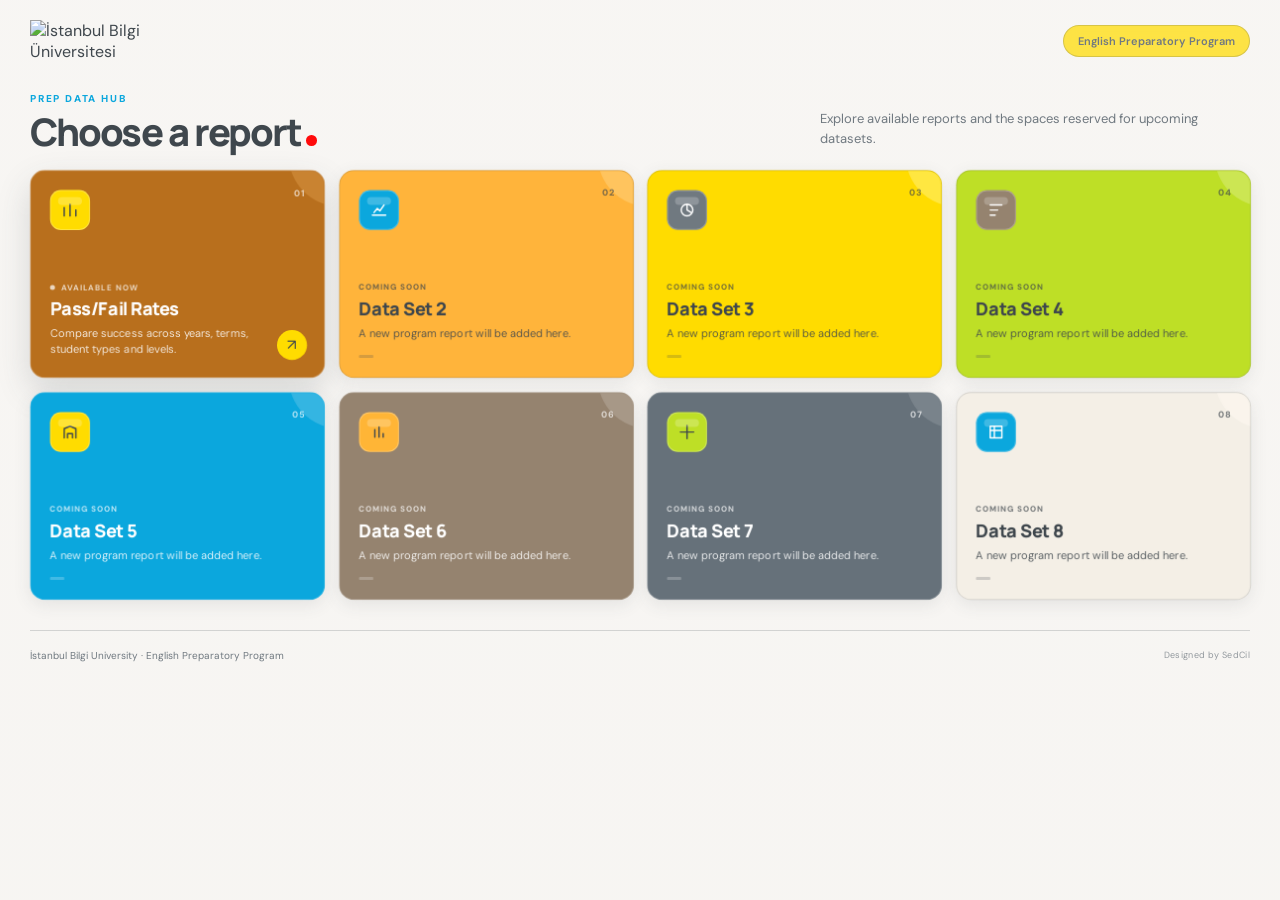
==== commit a333faf5: "Update footer credit" ====
--- a/index.html
+++ b/index.html
@@ -8,7 +8,7 @@
   <link rel="preconnect" href="https://fonts.googleapis.com">
   <link rel="preconnect" href="https://fonts.gstatic.com" crossorigin>
   <link href="https://fonts.googleapis.com/css2?family=DM+Sans:wght@400;500;600;700&family=Manrope:wght@600;700;800&display=swap" rel="stylesheet">
-  <link rel="stylesheet" href="home.css?v=10">
+  <link rel="stylesheet" href="home.css?v=11">
   <link rel="stylesheet" href="site-background.css?v=1">
   <link rel="stylesheet" href="card-motion.css?v=3">
 </head>
@@ -45,6 +45,6 @@
     </section>
   </main>
 
-  <footer class="site-footer"><span>İstanbul Bilgi University · English Preparatory Program</span><span>Designed by Daen Yo</span></footer>
+  <footer class="site-footer"><span>İstanbul Bilgi University · English Preparatory Program</span><span class="designer-credit">Designed by SedCil</span></footer>
 </body>
 </html>
--- a/home.css
+++ b/home.css
@@ -35,7 +35,7 @@
   gap: 24px;
 }
 .university-brand { display: inline-flex; align-items: center; }
-.university-brand img { width: min(310px, 44vw); height: auto; display: block; }
+.university-brand img { width: min(186px, 44vw); height: auto; display: block; }
 .program-label {
   padding: 8px 14px;
   border: 1px solid var(--line);
@@ -242,6 +242,11 @@
   color: var(--ink-soft);
   font-size: 10px;
 }
+.designer-credit {
+  font-size: 9px;
+  letter-spacing: .04em;
+  opacity: .74;
+}
 @media (prefers-reduced-motion: reduce) {
   .report-card, .report-card::before, .report-card::after, .card-icon, .card-copy, .card-arrow { transition: none; }
   .report-card:hover, .report-card.featured:hover, .report-card:hover .card-icon, .report-card:hover .card-copy, .report-card.featured:hover .card-arrow { transform: none; }
@@ -253,7 +258,7 @@
   body { background-attachment: scroll; }
   .site-header,.reports-section,.site-footer { width: min(100% - 28px,1220px); }
   .site-header { min-height: 74px; }
-  .university-brand img { width: min(260px,68vw); }
+  .university-brand img { width: min(156px,68vw); }
   .program-label { display: none; }
   .reports-section { margin-top: 15px; }
   .section-heading { align-items: start; flex-direction: column; gap: 10px; }
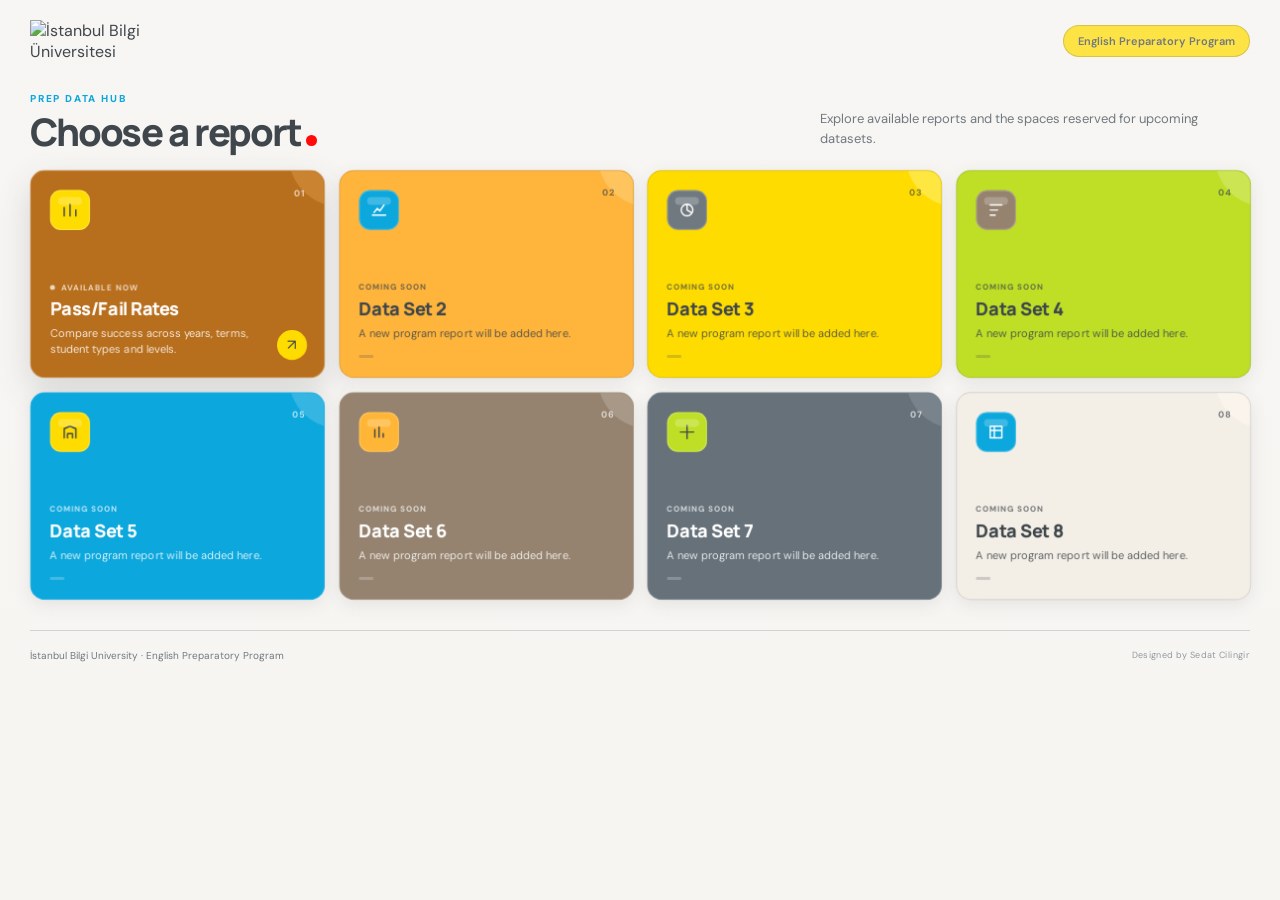
==== commit 91a76231: "Use full designer name" ====
--- a/index.html
+++ b/index.html
@@ -45,6 +45,6 @@
     </section>
   </main>
 
-  <footer class="site-footer"><span>İstanbul Bilgi University · English Preparatory Program</span><span class="designer-credit">Designed by SedCil</span></footer>
+  <footer class="site-footer"><span>İstanbul Bilgi University · English Preparatory Program</span><span class="designer-credit">Designed by Sedat Cilingir</span></footer>
 </body>
 </html>
